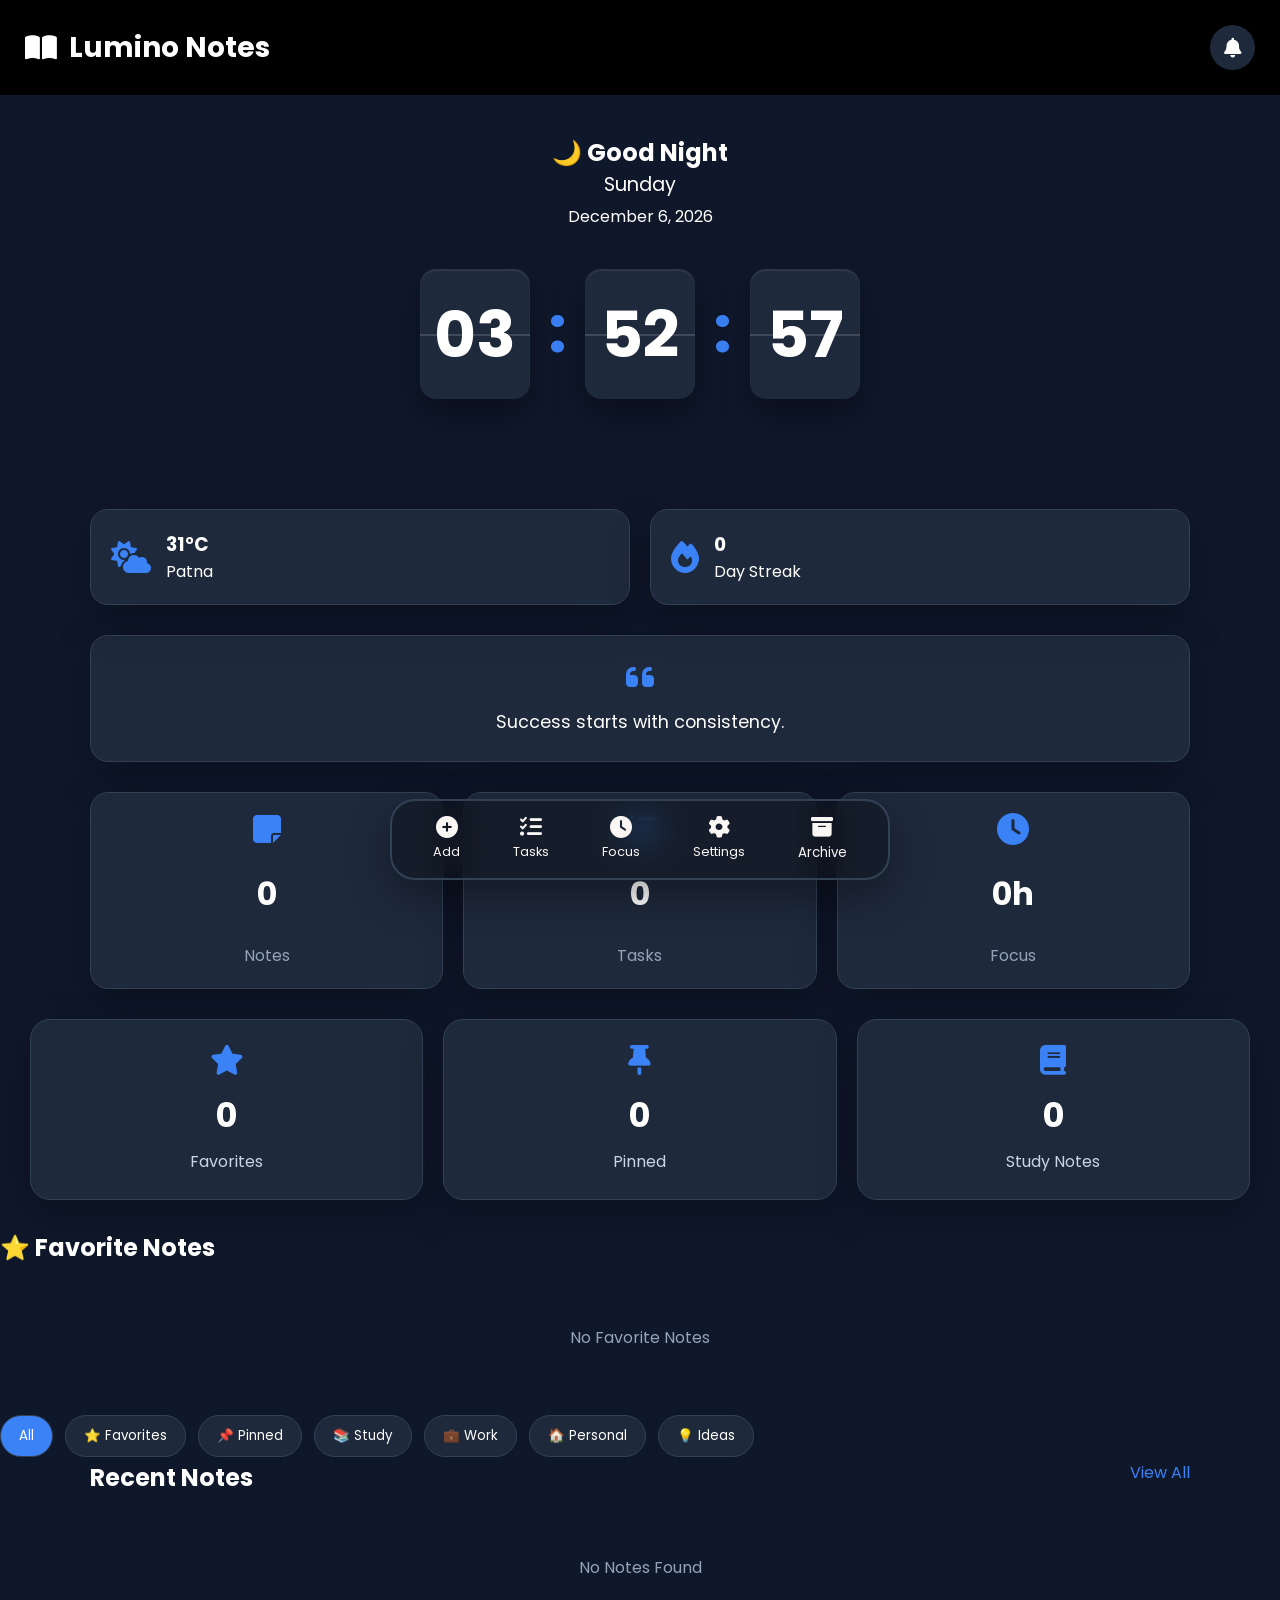
==== index.html @ 39ec7b2c "Iniatl commit" ====
<!DOCTYPE html>
<html lang="en">
<head>
    <meta charset="UTF-8">
    <meta name="viewport" content="width=device-width, initial-scale=1.0">
    <link rel="icon" href="assets/mainlogo.png">
    <title>Lumino Notes</title>

    <link rel="stylesheet" href="notes.css">

    <link
    rel="stylesheet"
    href="https://cdnjs.cloudflare.com/ajax/libs/font-awesome/6.7.2/css/all.min.css"
    />
    <link rel="stylesheet" href="/css/dashboard.css">
     <link rel="stylesheet" href="/css/timer.css">
      <link rel="stylesheet" href="/css/tasks.css">
    <link rel="stylesheet" href="/css/recent.css">
    <link rel="stylesheet" href="css/notes.css">
    <link rel="stylesheet" href="/css/viewallnotes.css">
    <link rel="stylesheet" href="css/ui.css">
   
</head>
<body>

    <header>
        <div class="logo">
            <i class="fa-solid fa-book-open"></i>
            <h2>Lumino Notes</h2>
        </div>
        <div class="bell">
            <i class="fa-solid fa-bell"></i>
        </div>
        

       
    </header>

   


</div>
         <section class="hero">
     <h2 id="greeting"></h2>

    <p id="day"></p>

    <p id="date"></p>

            <div class="clock">

    <div class="digit" id="hour">08</div>

    <div class="separator">:</div>

    <div class="digit" id="minute">45</div>

    <div class="separator">:</div>

    <div class="digit" id="second">32</div>

</div>
    <p class="quote"></p>

</section>
   
       <section class="dashboard">

    <div class="top-cards">

     <div class="weather card">

    <i id="weatherIcon" class="fa-solid fa-cloud-sun"></i>

    <div>

        <h3 id="temp">--°C</h3>

        <p id="city">Loading...</p>

    </div>

</div>
        

        <div class="streak card">

            <i class="fa-solid fa-fire"></i>

            <div>
                <h3 class="streakCount">0</h3>
                <p>Day Streak</p>
            </div>

        </div>

    </div>

    <div class="quote-card">

        <i class="fa-solid fa-quote-left"></i>

        <p id="quote">
            Stay focused and keep writing.
        </p>

    </div>

    <div class="progress">

        <div class="card">

            <i class="fa-solid fa-note-sticky"></i>

            <h2 id="notesCount">0</h2>

            <p>Notes</p>

        </div>

        <div class="card">

            <i class="fa-solid fa-list-check"></i>

            <h2 id="tasksCount">0</h2>

            <p>Tasks</p>

        </div>

        <div class="card">

            <i class="fa-solid fa-clock"></i>

            <h2 id="focusTime">0h</h2>

            <p>Focus</p>

        </div>

    </div>
    </section>

    
<section class="stats">



    <div class="stat-card">

        <i class="fa-solid fa-star"></i>

        <h2 id="favoriteCount">0</h2>

        <p>Favorites</p>

    </div>

    <div class="stat-card">

        <i class="fa-solid fa-thumbtack"></i>

        <h2 id="pinnedCount">0</h2>

        <p>Pinned</p>

    </div>

    <div class="stat-card">

        <i class="fa-solid fa-book"></i>

        <h2 id="studyCount">0</h2>

        <p>Study Notes</p>

    </div>

</section>




    <section class="favorites">

    <div class="section-title">

        <h2>⭐ Favorite Notes</h2>

    </div>

    <div id="favoriteNotes"></div>

</section>
    
    <div class="filter-bar">

    <button class="filter-btn active" data-filter="all">All</button>

    <button class="filter-btn" data-filter="favorite">⭐ Favorites</button>

    <button class="filter-btn" data-filter="pinned">📌 Pinned</button>

    <button class="filter-btn" data-filter="Study">📚 Study</button>

    <button class="filter-btn" data-filter="Work">💼 Work</button>

    <button class="filter-btn" data-filter="Personal">🏠 Personal</button>

    <button class="filter-btn" data-filter="Ideas">💡 Ideas</button>

</div>

    <section class="recent">

    <div class="section-title">

        <h2>Recent Notes</h2>

       
        <a href="notes.html">

    View All

</a>
        

    </div>

    <div id="recentNotes">

    </div>
    

    

</section>

    
</section>

<nav class="bottom-nav">


<button id="addNoteBtn">

<i class="fa-solid fa-circle-plus"></i>

<span>Add</span>

</button>

<button onclick="window.location.href='task.html'">

<i class="fa-solid fa-list-check"></i>

<span>Tasks</span>

</button>

<button>

<i class="fa-solid fa-clock"></i>

<span>Focus</span>

</button>

<button id="settingsBtn">

<i class="fa-solid fa-gear"></i>

<span>Settings</span>

</button>

<button id="archivePopupBtn" >
    <i class="fa-solid fa-box-archive"></i>
    Archive
</button>

</nav>


<div class="popup" id="popup">
    <div class="popup-content">

        <label>Select Note Color</label>

<div class="color-picker">

    <div class="color yellow active" data-color="yellow"></div>

    <div class="color blue" data-color="blue"></div>

    <div class="color green" data-color="green"></div>

    <div class="color red" data-color="red"></div>

    <div class="color purple" data-color="purple"></div>

</div>
        <select id="category">

    <option value="Study">📚 Study</option>

    <option value="Work">💼 Work</option>

    <option value="Personal">🏠 Personal</option>

    <option value="Ideas">💡 Ideas</option>

</select>
        <input id="title" type="text" placeholder="Title">
       

        <textarea id="content" placeholder="Write your note..."></textarea>

        

        <button id="saveNote" type="button">
            Save Note
        </button>

    </div>
</div>

<div id="recentNotes"></div>




   <div class="settings-popup" id="settingsPopup">

    <div class="settings-box">

        <div class="settings-header">

            <h2>⚙️ Settings</h2>

            <button id="closeSettings">
                <i class="fa-solid fa-xmark"></i>
            </button>

        </div>

        <div class="setting-item">

            <label>Theme</label>


    <div class="theme-grid">

    <div class="theme-card active" data-theme="dark">
        🌙
        <span>Dark</span>
    </div>

    <div class="theme-card" data-theme="light">
        ☀️
        <span>Light</span>
    </div>

    <div class="theme-card" data-theme="pink">
        💗
        <span>Pink</span>
    </div>

    <div class="theme-card" data-theme="orange">
        🧡
        <span>Orange</span>
    </div>

    <div class="theme-card" data-theme="purple">
        💜
        <span>Purple</span>
    </div>

    <div class="theme-card" data-theme="emerald">
        💚
        <span>Emerald</span>
    </div>

    <div class="theme-card" data-theme="crimson">
        ❤️
        <span>Crimson</span>
    </div>

    <div class="theme-card" data-theme="ocean">
        🌊
        <span>Ocean</span>
    </div>

</div>

        </div>

        <button id="saveSettings">

            Save Settings

        </button>

    </div>

</div>
<div id="archivePopup" class="popup">

    <div class="popup-box archive-box">

        <div class="archive-header">

            <h2>📦 Archived Notes</h2>

            <button id="closeArchive">
                ✖
            </button>

        </div>

        <div id="archiveNotes"></div>

    </div>

</div>
   
   
<script src="js/recent-notes.js"></script>
<script src="js/clock.js"></script>
<script src="js/greeting.js"></script>
<script src="js/quotes.js"></script>
<script src="js/storage.js"></script>
<script src="js/weather.js"></script>
<script src="js/editior.js"></script>
<script src="js/setting.js"></script>
</body>
</html>
---- notes.css ----
/* Google Font */
@import url('https://fonts.googleapis.com/css2?family=Poppins:wght@300;400;500;600;700;800&display=swap');



*{
    margin:0;
    padding:0;
    box-sizing:border-box;
    font-family:"Poppins",sans-serif;
}

body{

    background:var(--bg);
    color:var(--text);

    min-height:100vh;

}

header{
    display: flex;
    justify-content: space-between;
    align-items: center;
    padding: 25px;
   background:var(--header);
   width: 100%;

}
.dashboard{

    width:min(1100px,92%);
    margin:auto;

}

.top-cards{

    display:grid;

    grid-template-columns:repeat(2,1fr);

    gap:20px;

    margin-top:30px;

}

.card{

    background:var(--card);
    color: var(--text);
    border: 1px solid var(--border);
    border-radius:18px;

    padding:20px;

    display:flex;

    align-items:center;

    gap:15px;

    box-shadow:0 15px 40px rgba(0,0,0,.25);

    transition:.3s;

}

.card:hover{

    transform:translateY(-5px);

}

.card i{

    font-size:2rem;

    color:var(--icon);

}

.quote-card{

    margin:30px 0;

    background:var(--card);
    color: var(--text);
    border: 1px solid var(--border);
    border-radius:18px;
     box-shadow:0 15px 40px rgba(0,0,0,.25);

    padding:25px;

    border-radius:18px;

    text-align:center;

}

.quote-card i{

    font-size:2rem;

    color:var(--icon);

    margin-bottom:15px;

}

.quote-card p{

    font-size:1.1rem;

    color:var(--quote-text);

    line-height:1.6;

}

.progress{

    display:grid;

    grid-template-columns:repeat(3,1fr);

    gap:20px;

}

.progress .card{

    flex-direction:column;

    justify-content:center;

    text-align:center;

}

.progress h2{

    margin:10px 0;

    font-size:2rem;

}

.progress p{

    color:#94A3B8;

}
.bottom-nav{

position:fixed;

bottom:20px;

left:50%;

transform:translateX(-50%);

width:min(500px,90%);

background:var(--bottom-nav);

backdrop-filter:blur(15px);

padding:15px;

border-radius:25px;

display:flex;

justify-content:space-around;

box-shadow:0 15px 40px rgba(0,0,0,.35);

border: 2px solid var(--border)
}

.bottom-nav button{

background:none;

border:none;

color:var(--bottom-nav-btn);

display:flex;

flex-direction:column;

align-items:center;

gap:5px;

cursor:pointer;

transition:.3s;

}

.bottom-nav button:hover{

color:var(--bottom-nav-btn-hover);

transform:translateY(-6px);

}

.bottom-nav i{

font-size:22px;

}

.bottom-nav span{

font-size:.8rem;

}
.search-box{
    width:min(700px,90%);
    margin:30px auto;
    display:flex;
    align-items:center;
    gap:12px;
    background:var(--search-box);
    padding:14px 18px;
    border-radius:15px;
    backdrop-filter: blur(20px);
    -webkit-backdrop-filter: blur(18px);
    position: sticky;

    top: 20px;

    z-index:10;

}    

.search-box i{
    color:var(--search-box-text);
}

.search-box input{
    flex:1;
    border:none;
    outline:none;
    background:transparent;
    color:var(--search-box-input);
    font-size:16px;
}.note-header{
    display:flex;
    justify-content:space-between;
    align-items:center;
    margin-bottom:15px;
}

.delete-btn{
    width:38px;
    height:38px;
    border:none;
    border-radius:50%;
    background:#334155;
    color:white;
    cursor:pointer;
    transition:.3s;
}

.delete-btn:hover{
    background:#ef4444;
    transform:scale(1.1);
}
.note-actions{
    display:flex;
    gap:10px;
}

.edit-btn,
.delete-btn{

    width:38px;
    height:38px;

    border:none;

    border-radius:50%;

    cursor:pointer;

    color:white;

    transition:.3s;

}

.edit-btn{
    background:#3B82F6;
}

.edit-btn:hover{
    background:#2563EB;
}

.delete-btn{
    background:#EF4444;
}

.delete-btn:hover{
    background:#DC2626;
}
.note-actions{

    display:flex;
    gap:8px;

}

.note-actions button{

    width:38px;
    height:38px;

    border:none;
    border-radius:50%;

    cursor:pointer;

    background:#334155;

    color:white;

    transition:.3s;

}

.note-actions button:hover{

    transform:scale(1.1);

}

.pin-btn:hover{

    background:#F59E0B;

}

.edit-btn:hover{

    background:#3B82F6;

}

.delete-btn:hover{

    background:#EF4444;

}

.empty{

    text-align:center;
    color:#94A3B8;
    padding:40px;

}
#category{

    width:100%;

    padding:12px;

    border:none;

    outline:none;

    border-radius:10px;

    background:var(--cate);

    color:white;

    font-size:16px;

    margin:10px 0;

}

.category{

    display:inline-flex;
    align-items:center;
    gap:6px;

    padding:5px 12px;

    border-radius:20px;

    font-size:12px;
    font-weight:600;

    color:white;

    margin-bottom:8px;

}

#saveNote{
    background: var(--save-btn);
}
.study{

    background:#2563EB;

}

.work{

    background:#F97316;

}

.personal{

    background:#16A34A;

}

.ideas{

    background:#9333EA;

}

.color-picker{

    display:flex;
    gap:12px;
    margin:15px 0;

}

.color{

    width:30px;
    height:30px;

    border-radius:50%;

    cursor:pointer;

    transition:.3s;

    border:3px solid transparent;

}

.color:hover{

    transform:scale(1.15);

}

.color.active{

    border-color:white;

}

.yellow{

    background:#FACC15;

}

.blue{

    background:#3B82F6;

}

.green{

    background:#22C55E;

}

.red{

    background:#EF4444;

}

.purple{

    background:#A855F7;

}

.note.yellow{

    background:#FEF3C7;

    color:#111827;

}

.note.blue{

    background:#DBEAFE;

    color:#111827;

}

.note.green{

    background:#DCFCE7;

    color:#111827;

}

.note.red{

    background:#FEE2E2;

    color:#111827;

}

.note.purple{

    background:#F3E8FF;

    color:#111827;

}

.favorite-btn{

    background:#334155;

    color:white;

}

.favorite-btn:hover{

    background:#FACC15;
    color:#111827;

}

.favorite-card{

    background:var(--favcard);

    color:var(--favcard-text);

    padding:15px;

    border-radius:12px;

    margin:20px;

    font-weight:600;

}

.archive-btn{

    background:none;

    border:none;

    color:var(--text2);

    cursor:pointer;

    transition:.3s;

}

.archive-btn:hover{

    color:#F59E0B;

}
.toolbar{

    display:flex;
    gap:10px;

    margin:15px 0;

}

.toolbar button{

    width:42px;
    height:42px;

    border:none;

    border-radius:10px;

    background:#334155;

    color:white;

    cursor:pointer;

    transition:.3s;

}

.toolbar button:hover{

    background:#3B82F6;

}

.editor{

    min-height:180px;

    border-radius:12px;

    padding:15px;

    background:#1E293B;

    color:white;

    outline:none;

}

.settings-popup{

    position:fixed;

    inset:0;

    background:rgba(0,0,0,.5);

    display:none;

    justify-content:center;

    align-items:center;

    z-index:9999;

}

.settings-box{

    width:380px;

    max-width:90%;

    background:#1E293B;

    padding:25px;

    border-radius:18px;

    color:white;

}

.settings-header{

    display:flex;

    justify-content:space-between;

    align-items:center;

    margin-bottom:20px;

}

.settings-header button{

    background:none;

    border:none;

    color:white;

    font-size:22px;

    cursor:pointer;

}

.setting-item{

    margin:20px 0;

}

.setting-item label{

    display:block;

    margin-bottom:10px;

    font-weight:600;

}

.setting-item select{

    width:100%;

    padding:12px;

    border-radius:10px;

    border:none;

    outline:none;

}

#saveSettings{

    width:100%;

    padding:14px;

    border:none;

    border-radius:10px;

    background:#2563EB;

    color:white;

    cursor:pointer;

    font-size:16px;

}

.theme-grid{

    display:grid;

    grid-template-columns:repeat(2,1fr);

    gap:15px;

}

.theme-card{

    padding:20px;

    border-radius:16px;

    cursor:pointer;

    text-align:center;

    background:#334155;

    transition:.3s;

    border:3px solid transparent;

}

.theme-card:hover{

    transform:translateY(-5px);

}

.theme-card.active{

    border-color:#3B82F6;

}
---- css/dashboard.css ----
.logo{
    display: flex;
    align-items: center;
    gap: 12px;
    color:var(--logo)
}
.logo i{
    font-size: 28px;
    color:var(--primary);
}
.logo h2{
    font-size: 28px;
}
.bell{
    width: 45px;
    height: 45px;
    display: grid;
    place-items:center;
    background: var(--card);
    border-radius: 50%;
    cursor: pointer;
}
.bell i{
    font-size: 20px;
}
.hero{
    padding: 40px 25px;
    text-align: center;
}

#greetings{
    font-size: 2rem;
    margin-bottom: 12px;
}

#day{
    color: var(--gray);
    font-size: 1.2rem;
}
#date{

    color: var(--gray);
    margin-top: 5px;
    margin-bottom: 40px;
}
---- css/timer.css ----
.flip-clocl{
    display: flex;
    justify-content: center;
    align-items: center;
    gap: 15px;
    margin-bottom: 35px;
    
}
.clock{
    display:flex;
    justify-content:center;
    align-items:center;
    gap:18px;
    
    margin:40px 0;
    
}

.digit{

    width:110px;
    height:130px;
    background:var(--card);

    border-radius:16px;

    display:flex;
    justify-content:center;
    align-items:center;

    font-size:4rem;
    font-weight:700;

    color:var(--digits);

    position:relative;

    overflow:hidden;

    box-shadow:
    0 15px 30px rgba(0,0,0,.35),
    inset 0 2px 2px rgba(255,255,255,.08);

    transition:.4s;

}

.digit::before{

    content:"";

    position:absolute;

    top:50%;

    left:0;

    width:100%;

    height:2px;

    background:rgba(255,255,255,.15);

}

.separator{

    font-size:4rem;

    color:#3B82F6;

    font-weight:bold;

    margin-top:-10px;

}

/* Tablet */
@media (max-width: 768px){

    .clock{
        gap:12px;
        margin:30px 0;
    }

    .flip-clocl{
        gap:10px;
        margin-bottom:25px;
    }

    .digit{
        width:100px;
        height:120px;
        font-size:3rem;
        border-radius:12px;
    }

    .separator{
        font-size:3rem;
    }
}


/* Mobile */
@media (max-width: 480px){

    .clock{
        gap:8px;
        margin:20px 0;
    }

    .flip-clocl{
        gap:8px;
        margin-bottom:20px;
    }

    .digit{
        width:65px;
        height:85px;
        font-size:2rem;
        border-radius:10px;

        box-shadow:
        0 8px 15px rgba(0,0,0,.3),
        inset 0 2px 2px rgba(255,255,255,.08);
    }

    .separator{
        font-size:2rem;
        margin-top:-5px;
    }
}


/* Very small phones */
@media (max-width: 360px){

    .digit{
        width:65px;
        height:85px;
        font-size:3rem;
    }

    .separator{
        font-size:2rem;
    }

    .clock{
        gap:5px;
    }
}
---- css/tasks.css ----
.recent{

    width:min(1100px,92%);

    margin:40px auto;

}

.section-title{

    display:flex;

    justify-content:space-between;

    margin-bottom:20px;

}

.section-title a{

    color:#3B82F6;

    text-decoration:none;

}

.note{

    background:#1E293B;

    padding:18px;

    border-radius:15px;

    margin-bottom:15px;

    transition:.3s;

}

.note:hover{

    transform:translateY(-4px);

}
---- css/recent.css ----
.recent{

    width:min(1100px,92%);

    margin:40px auto;

    position: relative;
    bottom: 2.3rem;

}

.section-title{

    display:flex;

    justify-content:space-between;

    margin-bottom:20px;

}

.section-title a{

    color:#3B82F6;

    text-decoration:none;

}

.note{

    background:#1E293B;

    padding:18px;

    border-radius:15px;

    margin-bottom:15px;

    transition:.3s;

}

.note:hover{

    transform:translateY(-4px);

}
---- css/notes.css ----
.notes-section{

    width:min(1100px,90%);

    margin:50px auto 120px;

}

.notes-header{

    display:flex;

    justify-content:space-between;

    align-items:center;

    margin-bottom:25px;

}

.notes-header button{

    padding:12px 18px;

    border:none;

    border-radius:12px;

    background:#3B82F6;

    color:white;

    cursor:pointer;

}

#notesContainer{

    display:grid;

    grid-template-columns:
    repeat(auto-fill,minmax(280px,1fr));

    gap:20px;

}

.note-card{

    background:#1E293B;

    padding:20px;

    border-radius:16px;

}

.note-card h3{

    margin-bottom:12px;

}

.popup{

    position:fixed;

    inset:0;

    background:rgba(0,0,0,.6);

    display:none;

    justify-content:center;

    align-items:center;
    z-index: 100;
}

.popup-content{

    width:420px;

    background:var(--popup);

    padding:25px;

    border-radius:18px;
    backdrop-filter: blur(20px);
    -webkit-backdrop-filter: blur(18px);

}

.popup-content input,
.popup-content textarea{

    width:100%;

    margin-bottom:15px;

    padding:12px;

    border:none;

    border-radius:10px;

   background:var(--input);
    color:var(--text);

    border:1px solid var(--border);


}

.popup-content textarea{

    height:180px;

    resize:none;

}

.popup-content button{

    width:100%;

    padding:14px;

    background:#3B82F6;

    color:white;

    border:none;

    border-radius:10px;

}

/* ===========================
   Dashboard Stats
=========================== */

.stats{

    display:grid;

    grid-template-columns:repeat(auto-fit,minmax(180px,1fr));

    gap:20px;

    margin:30px;

    
}

.stat-card{

    background:var(--card);

    border:1px solid var(--border);

    border-radius:20px;

    padding:25px;

    text-align:center;

    transition:.3s;

    cursor:pointer;

     box-shadow:0 15px 40px rgba(0,0,0,.25);

    transition:.3s;


}

.stat-card:hover{

    transform:translateY(-8px);

    box-shadow:0 18px 35px rgba(0,0,0,.18);

}

.stat-card i{

    font-size:30px;

    color:var(--accent);

    margin-bottom:15px;

}

.stat-card h2{

    font-size:34px;

    margin-bottom:8px;

    color:var(--text);

}

.stat-card p{

    color:var(--text2);

}

/* ===========================
   Smart Filters
=========================== */

.filter-bar{

    display:flex;

    gap:12px;

    flex-wrap:wrap;

    margin:25px 0;

}

.filter-btn{

    border:none;

    outline:none;

    padding:10px 18px;

    border-radius:25px;

    background:var(--card);

    color:var(--text);

    border:1px solid var(--border);

    cursor:pointer;

    transition:.3s;

}

.filter-btn:hover{

    background:var(--accent);

    color:white;

}

.filter-btn.active{

    background:var(--accent);

    color:white;

}

.archive-main-btn{

    padding:10px 20px;

    border:none;

    border-radius:12px;

    background:#4F46E5;

    color:white;

    cursor:pointer;

}

.archive-box{

    width:700px;

    max-height:80vh;

    overflow-y:auto;

}

.archive-header{

    display:flex;

    justify-content:space-between;

    align-items:center;

    margin-bottom:20px;

}
---- css/viewallnotes.css ----
#allNotes{

    display:grid;

    grid-template-columns:repeat(auto-fill,minmax(320px,1fr));

    gap:20px;

    margin-top:30px;

}
---- css/ui.css ----
/* ===========================
   DEFAULT THEME (Dark)
=========================== */

:root{

    --bg:#0F172A;
    --card:#1E293B;
    --popup:#1E293B;

    --text:#FFFFFF;
    --text2:#CBD5E1;

    --accent:#3B82F6;
    --accent-hover:#2563EB;

    --input:#334155;

    --clock:#60A5FA;

    --border:#334155;

}

.dark-theme{

    --bg:#0F172A;
    --card:#1E293B;
    --popup:#1E293B;

    --text:#FFFFFF;
    --text2:#CBD5E1;

    --accent:#3B82F6;
    --accent-hover:#2563EB;

    --input:#334155;

    --clock:#000000;

    --border:#334155;

    --icon:#3b82f6;
    --favcard:rgba(255,255,255,.8);
    --favcard-text:#0c0c0e;
    --digits:#fff;
    --logo:white;
    --header:#000;
    --bottom-nav:rgba(5, 5, 5, 0.296);
    --bottom-nav-btn:rgb(250, 246, 244);
    --bottom-nav-btn-hover:rgb(19, 137, 255);


    --search-box:rgba(255, 255, 255, 0.574);
    --search-box-text:#000000;
    --search-box-input:#070707;
   

    --popup:rgba(110, 133, 251, 0.474);
    --cate:rgb(0, 58, 128);
    --save-btn:rgb(43, 0, 172);



}

.light-theme{

    --bg:#F8FAFC;
    --card:#FFFFFF;
    --popup:#FFFFFF;
    --favcard:#535050;
    --favcard-text:white;
    --text:#111827;
    --text2:#475569;

    --accent:#2563EB;
    --accent-hover:#1D4ED8;
    --icon:rgb(255, 219, 36);
    --input:#E2E8F0;
    --header:#0F172A;
    --clock:#2563EB;
    --digits:black;
    --logo:white;
    --border:#CBD5E1;
    --bottom-nav:rgba(5, 5, 5, 0.296);
    --bottom-nav-btn:rgb(250, 246, 244);
    --bottom-nav-btn-hover:black;


    --search-box:rgba(104, 104, 104, 0.574);
    --search-box-text:#fffefe;
    --search-box-input:#fffefe;
   

    --popup:rgba(245, 240, 242, 0.474);
    --cate:rgb(4, 4, 4);
    --save-btn:rgb(232, 223, 227);

}

.pink-theme{

    --bg:#FFF1F2;
    --card:#FFFFFF;
    --popup:#FFFFFF;

    --text:#881337;
    --text2:#BE185D;

    --accent:#EC4899;
    --accent-hover:#DB2777;

    --input:#FBCFE8;

    --clock:#EC4899;

    --border:#F9A8D4;
    --icon:#f63b3b;
    --favcard:rgba(255,255,255,.8);
    --favcard-text:#0c0c0e;
    --digits:#f63b3b;
    --logo:#f63b3b;
    --header:#ffa5a5;
    --bottom-nav:rgba(255, 96, 96, 0.296);
    --bottom-nav-btn:#9f4646;
    --bottom-nav-btn-hover:#f63b3b;

    --search-box:rgba(238, 72, 72, 0.574);
    --search-box-text:#000;
    --search-box-input:#000;


    --popup:rgba(251, 110, 162, 0.474);
    --cate:rgb(128, 0, 70);
    --save-btn:rgb(172, 0, 72);





}

.orange-theme{

    --bg:#FFF7ED;
    --card:#FFFFFF;
    --popup:#FFFFFF;

    --text:#9A3412;
    --text2:#C2410C;

    --accent:#F97316;
    --accent-hover:#EA580C;

    --input:#FED7AA;

    --clock:#F97316;

    --border:#FDBA74;

    --icon:#ff791a;
    --favcard:rgba(255, 116, 51, 0.667);
    --favcard-text:#0c0c0e;
    --digits:#ff791a;
    --logo:#c47413;
    --header:#ffa973;
    --bottom-nav:rgba(255, 72, 26, 0.296);
    --bottom-nav-btn:#ff541f;
    --bottom-nav-btn-hover:#e00000;

    --search-box:rgba(238, 130, 72, 0.574);
    --search-box-text:#000;
    --search-box-input:#000;

    --popup:rgba(251, 173, 110, 0.474);
    --cate:rgb(128, 68, 0);
    --save-btn:rgb(126, 58, 6);


}

.purple-theme{

    --bg:#F5F3FF;
    --card:#FFFFFF;
    --popup:#FFFFFF;

    --text:#5B21B6;
    --text2:#7C3AED;

    --accent:#8B5CF6;
    --accent-hover:#7C3AED;

    --input:#DDD6FE;

    --clock:#8B5CF6;

    --border:#C4B5FD;


    --icon:#c98aff;
    --favcard:rgba(210, 119, 255, 0.667);
    --favcard-text:#0c0c0e;
    --digits:#7b56ff;
    --logo:#cdd3fe;
    --header:#543eb7;
    --bottom-nav:rgba(26, 68, 255, 0.296);
    --bottom-nav-btn:#311f75;
    --bottom-nav-btn-hover:#3c00e0;

    --search-box:rgba(125, 72, 238, 0.455);
    --search-box-text:#000;
    --search-box-input:#000;

    --popup:rgba(110, 187, 251, 0.474);
    --cate:rgb(0, 45, 128);
    --save-btn:rgb(6, 50, 126);

}
.emerald-theme{

    --bg:#ECFDF5;
    --card:#FFFFFF;
    --popup:#FFFFFF;

    --text:#065F46;
    --text2:#047857;

    --accent:#10B981;
    --accent-hover:#059669;

    --input:#A7F3D0;

    --clock:#10B981;

    --border:#6EE7B7;

     --icon:#008a2e;
    --favcard:rgba(62, 128, 91, 0.667);
    --favcard-text:#0c0c0e;
    --digits:#008113;
    --logo:#00cf79;
    --header:#046649;
    --bottom-nav:rgba(0, 146, 73, 0.296);
    --bottom-nav-btn:#028d2a;
    --bottom-nav-btn-hover:#185f00;

    --popup:rgba(207, 246, 168, 0.474);
    --cate:green;
    --save-btn:green;
    --search-box:rgba(4, 125, 43, 0.455);
    --search-box-text:#000;
    --search-box-input:#000;

}

.crimson-theme{

    --bg:#FEF2F2;
    --card:#FFFFFF;
    --popup:#FFFFFF;

    --text:#991B1B;
    --text2:#B91C1C;

    --accent:#DC2626;
    --accent-hover:#B91C1C;

    --input:#FECACA;

    --clock:#DC2626;

    --border:#FCA5A5;

    --icon:#a40000;
    --favcard:rgba(128, 62, 62, 0.667);
    --favcard-text:#0c0c0e;
    --digits:#ed3030;
    --logo:#a40000;
    --header:#e58282;
    --bottom-nav:rgba(146, 0, 0, 0.296);
    --bottom-nav-btn:#ff5c5c;
    --bottom-nav-btn-hover:#c90000;


     --search-box:rgba(255, 119, 119, 0.574);
    --search-box-text:#fffefe;
    --search-box-input:#fffefe;
   

    --popup:rgba(251, 110, 110, 0.474);
    --cate:rgb(128, 9, 0);
    --save-btn:rgb(172, 11, 0);

}

.ocean-theme{

    --bg:#ECFEFF;
    --card:#FFFFFF;
    --popup:#FFFFFF;

    --text:#155E75;
    --text2:#0891B2;

    --accent:#06B6D4;
    --accent-hover:#0891B2;

    --input:#CFFAFE;

    --clock:#06B6D4;

    --border:#67E8F9;

     --icon:#155e75;
    --favcard:#87eeec;
    --favcard-text:#0c0c0e;
    --digits:#155e75;
    --logo:#155e75;
    --header:#589999;
    --bottom-nav:rgba(0, 146, 141, 0.296);
    --bottom-nav-btn:#009e81;
    --bottom-nav-btn-hover:#005b59;


     --search-box:rgba(128, 208, 211, 0.574);
    --search-box-text:#fffefe;
    --search-box-input:#fffefe;
   

    --popup:rgba(135, 230, 234, 0.474);
    --cate:rgb(0, 128, 117);
    --save-btn:rgb(17, 121, 87);

}
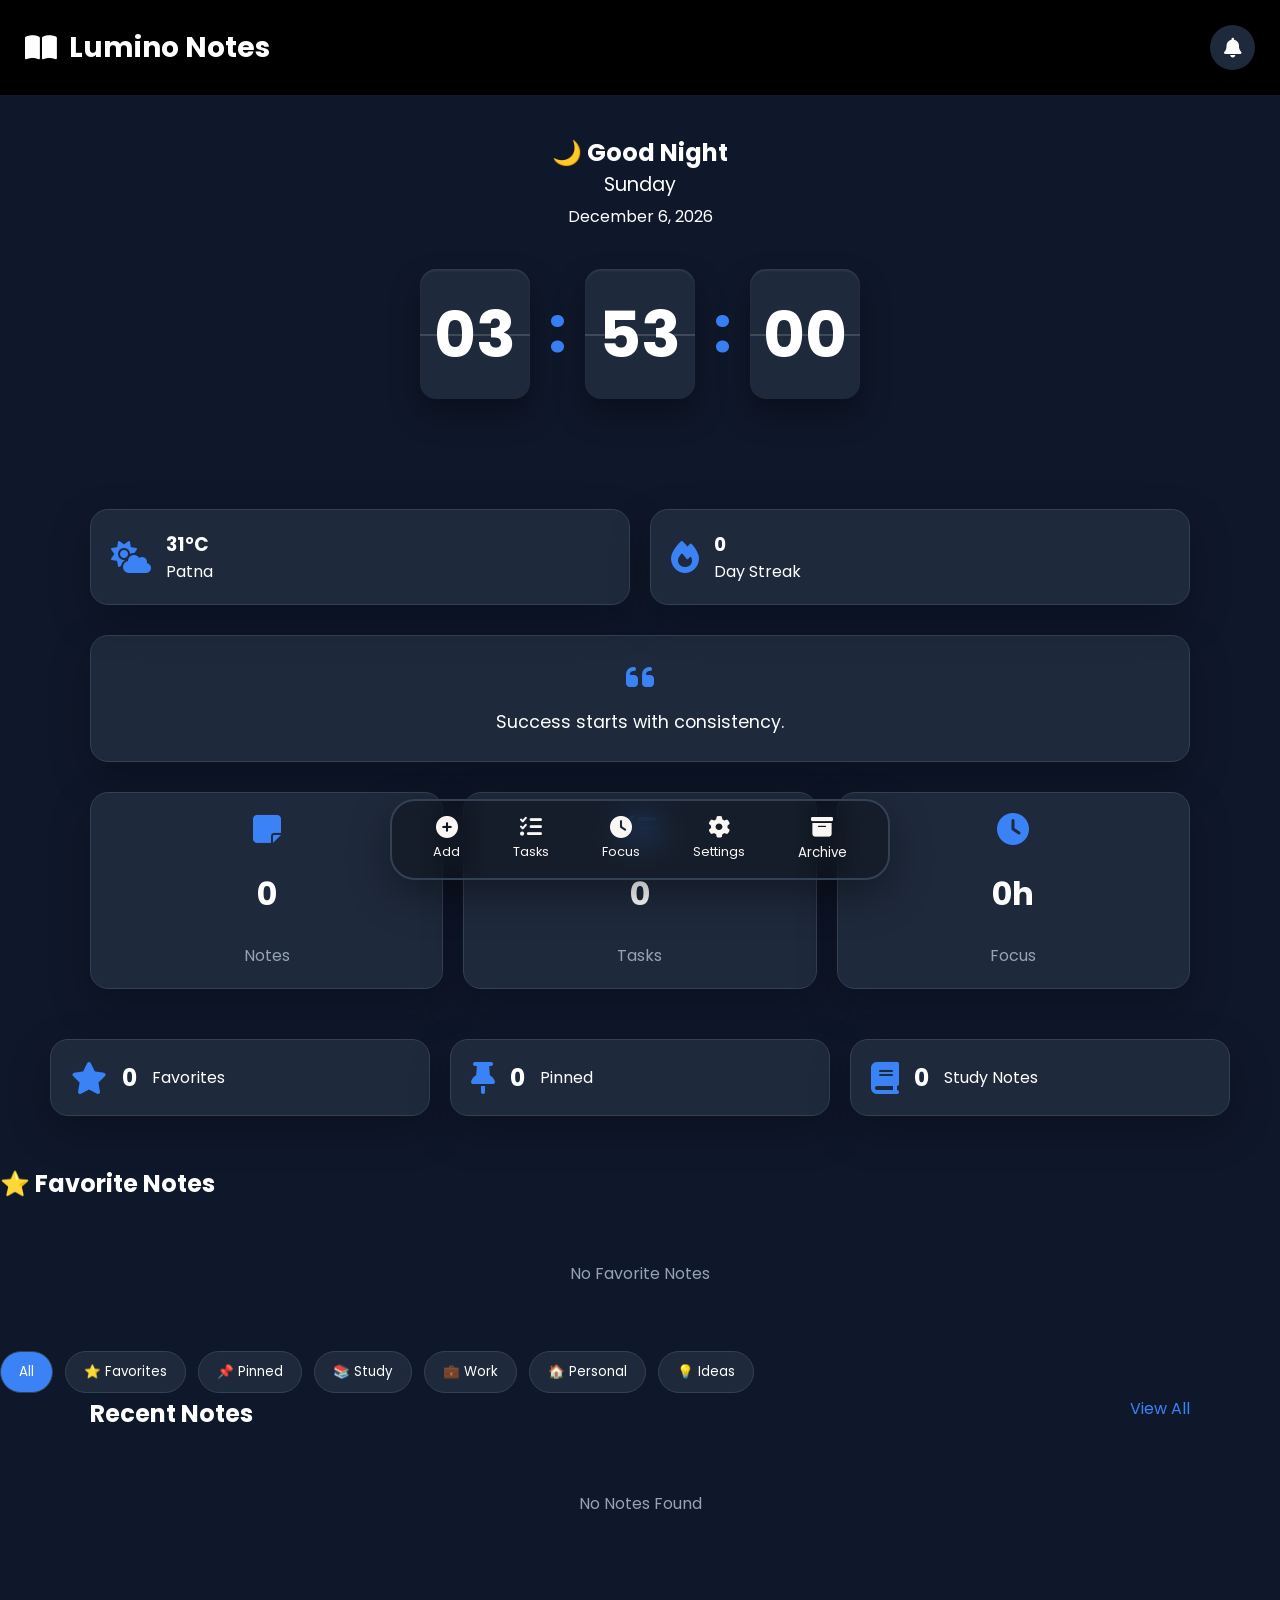
==== commit 52c989cb: "Updated websitr" ====
--- a/index.html
+++ b/index.html
@@ -12,12 +12,12 @@
     rel="stylesheet"
     href="https://cdnjs.cloudflare.com/ajax/libs/font-awesome/6.7.2/css/all.min.css"
     />
-    <link rel="stylesheet" href="/css/dashboard.css">
-     <link rel="stylesheet" href="/css/timer.css">
-      <link rel="stylesheet" href="/css/tasks.css">
-    <link rel="stylesheet" href="/css/recent.css">
+    <link rel="stylesheet" href="css/dashboard.css">
+     <link rel="stylesheet" href="css/timer.css">
+      <link rel="stylesheet" href="css/tasks.css">
+    <link rel="stylesheet" href="css/recent.css">
     <link rel="stylesheet" href="css/notes.css">
-    <link rel="stylesheet" href="/css/viewallnotes.css">
+    <link rel="stylesheet" href="css/viewallnotes.css">
     <link rel="stylesheet" href="css/ui.css">
    
 </head>
--- a/css/notes.css
+++ b/css/notes.css
@@ -148,31 +148,30 @@
 
     gap:20px;
 
-    margin:30px;
+    margin:50px;
 
     
 }
 
 .stat-card{
 
-    background:var(--card);
-
-    border:1px solid var(--border);
-
-    border-radius:20px;
-
-    padding:25px;
-
-    text-align:center;
+   background:var(--card);
+    color: var(--text);
+    border: 1px solid var(--border);
+    border-radius:18px;
+
+    padding:20px;
+
+    display:flex;
+
+    align-items:center;
+
+    gap:15px;
+
+    box-shadow:0 15px 40px rgba(0,0,0,.25);
 
     transition:.3s;
 
-    cursor:pointer;
-
-     box-shadow:0 15px 40px rgba(0,0,0,.25);
-
-    transition:.3s;
-
 
 }
 
@@ -186,29 +185,12 @@
 
 .stat-card i{
 
-    font-size:30px;
-
-    color:var(--accent);
-
-    margin-bottom:15px;
-
-}
-
-.stat-card h2{
-
-    font-size:34px;
-
-    margin-bottom:8px;
-
-    color:var(--text);
-
-}
-
-.stat-card p{
-
-    color:var(--text2);
-
-}
+   font-size:2rem;
+
+    color:var(--icon);
+
+}
+
 
 /* ===========================
    Smart Filters
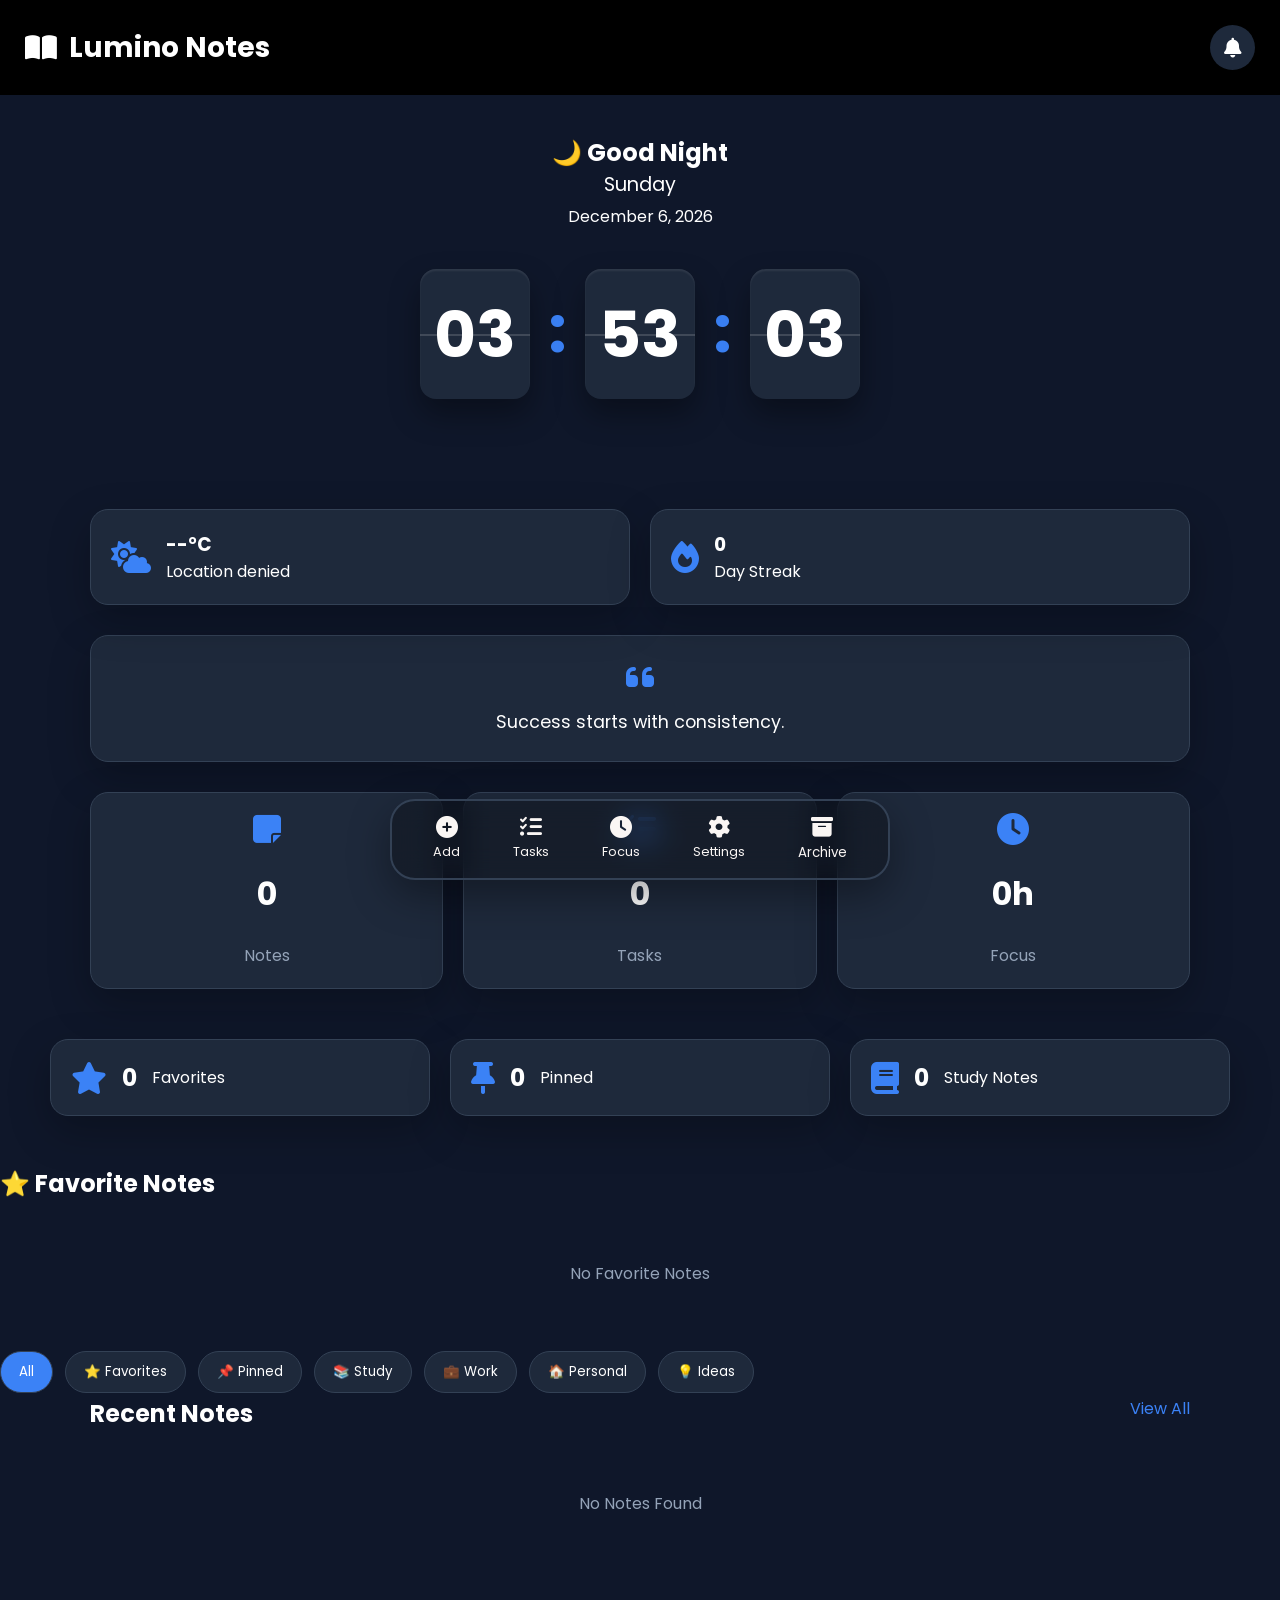
==== commit 46d40804: "Updated website" ====
--- a/index.html
+++ b/index.html
@@ -77,7 +77,7 @@
         <h3 id="temp">--°C</h3>
 
         <p id="city">Loading...</p>
-
+       
     </div>
 
 </div>
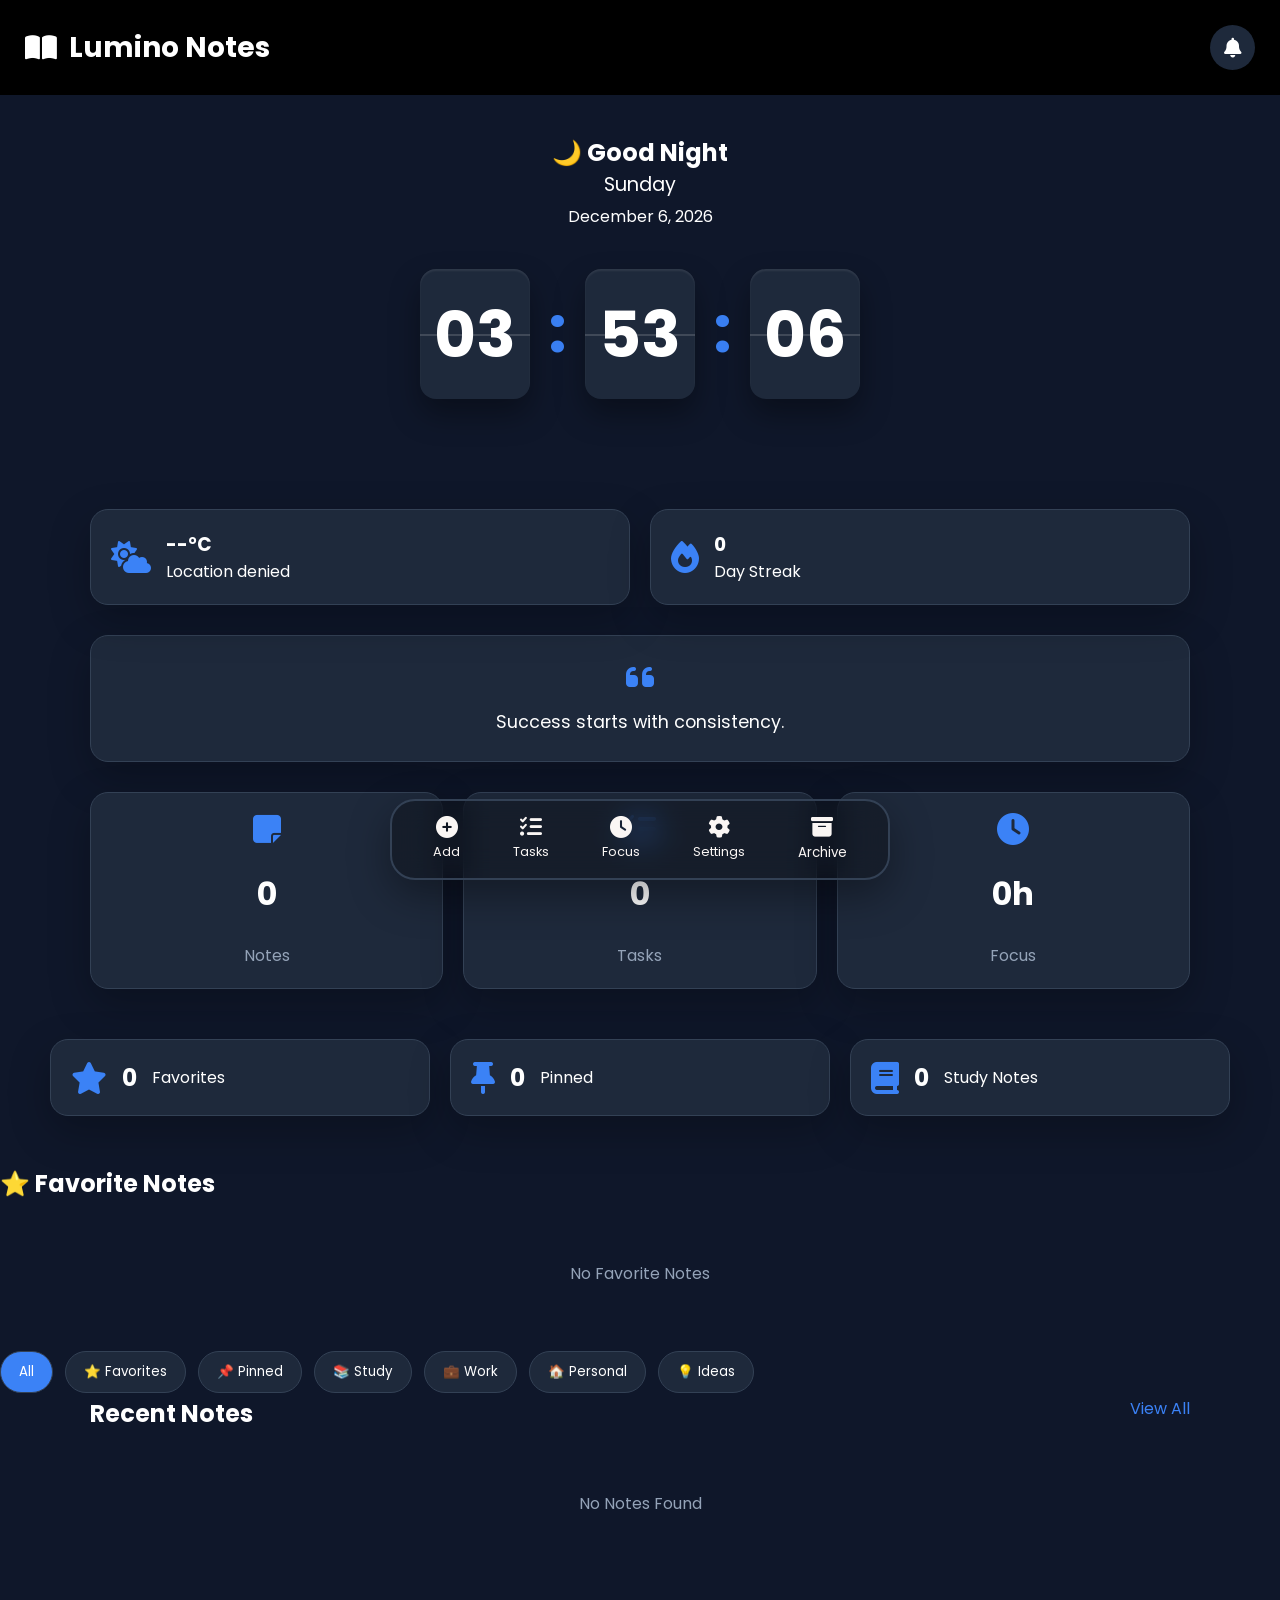
==== commit bc5162ce: "Updated website" ====
--- a/index.html
+++ b/index.html
@@ -12,6 +12,7 @@
     rel="stylesheet"
     href="https://cdnjs.cloudflare.com/ajax/libs/font-awesome/6.7.2/css/all.min.css"
     />
+    <link rel="manifest" href="manifest.json">
     <link rel="stylesheet" href="css/dashboard.css">
      <link rel="stylesheet" href="css/timer.css">
       <link rel="stylesheet" href="css/tasks.css">
@@ -433,5 +434,6 @@
 <script src="js/weather.js"></script>
 <script src="js/editior.js"></script>
 <script src="js/setting.js"></script>
+<script src="web.js"></script>
 </body>
 </html>
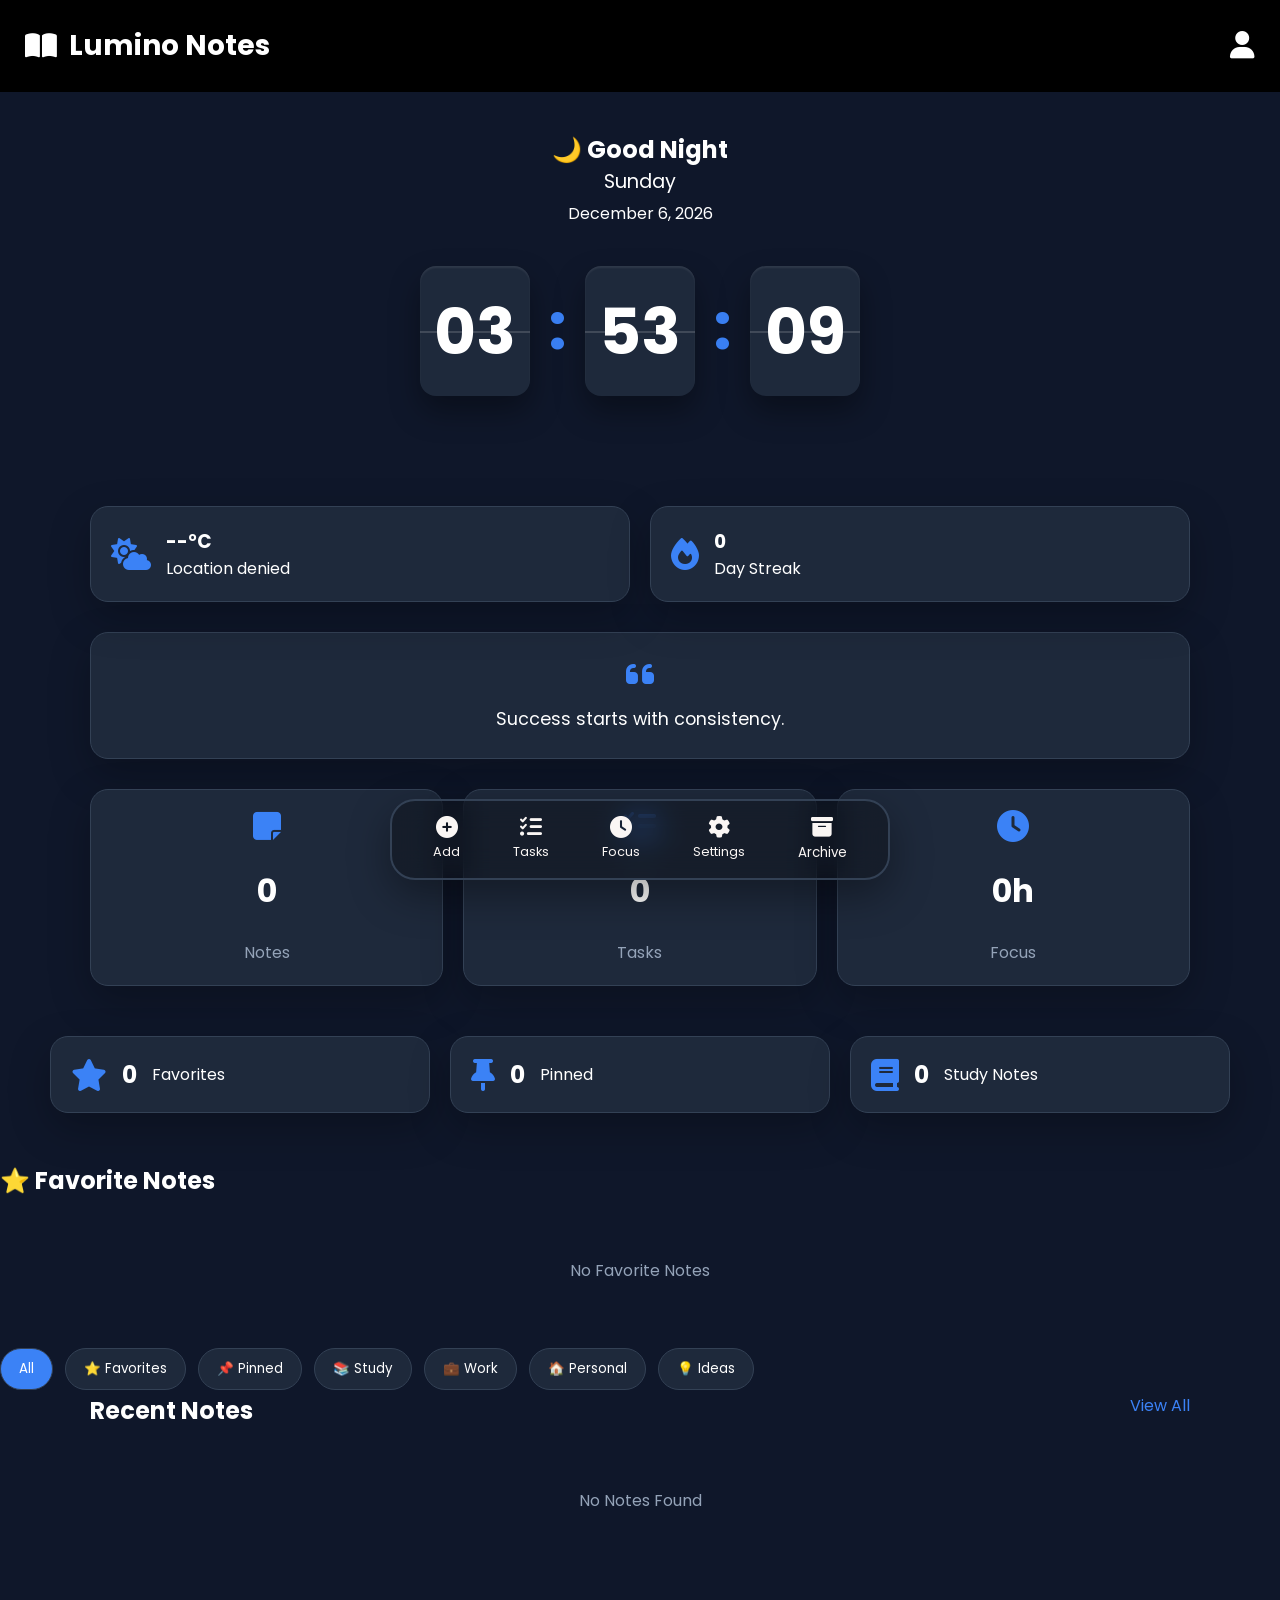
==== commit 1ab78f2f: "Updated website" ====
--- a/index.html
+++ b/index.html
@@ -20,6 +20,7 @@
     <link rel="stylesheet" href="css/notes.css">
     <link rel="stylesheet" href="css/viewallnotes.css">
     <link rel="stylesheet" href="css/ui.css">
+    <link rel="stylesheet" href="css/login.css">
    
 </head>
 <body>
@@ -29,9 +30,12 @@
             <i class="fa-solid fa-book-open"></i>
             <h2>Lumino Notes</h2>
         </div>
-        <div class="bell">
-            <i class="fa-solid fa-bell"></i>
-        </div>
+      <button id="openLogin" class="login-open-btn">
+
+    <i class="fa-solid fa-user"></i>
+        
+
+</button>
         
 
        
@@ -43,10 +47,14 @@
 </div>
          <section class="hero">
      <h2 id="greeting"></h2>
+     <h2 id="welcomeUser">
+        
+    </h2>
 
     <p id="day"></p>
 
     <p id="date"></p>
+ 
 
             <div class="clock">
 
@@ -392,6 +400,11 @@
         <span>Ocean</span>
     </div>
 
+    <div id="logoutBtn" class="theme-card">
+    <i class="fa-solid fa-right-from-bracket"></i>
+    Logout
+    </div>
+
 </div>
 
         </div>
@@ -424,7 +437,190 @@
     </div>
 
 </div>
-   
+   <!-- ==========================
+LOGIN POPUP
+========================== -->
+
+<div class="login-popup" id="loginPopup">
+
+    <div class="login-card">
+
+        <button class="close-login" id="closeLogin">
+            <i class="fa-solid fa-xmark"></i>
+        </button>
+
+        <div class="login-top">
+
+            <div class="login-logo">
+
+                🌙
+
+            </div>
+
+            <h2>Welcome Back</h2>
+
+            <p>Sign in to continue using Lumino</p>
+
+        </div>
+
+        <div class="login-form">
+
+            <label>Email</label>
+
+            <div class="input-box">
+
+                <i class="fa-solid fa-envelope"></i>
+
+                <input
+                    type="email"
+                    id="loginEmail"
+                    placeholder="Enter your email">
+
+            </div>
+
+            <label>Password</label>
+
+            <div class="input-box">
+
+                <i class="fa-solid fa-lock"></i>
+
+                <input
+                    type="password"
+                    id="loginPassword"
+                    placeholder="Enter your password">
+
+                <i
+                    class="fa-solid fa-eye"
+                    id="togglePassword">
+                </i>
+
+            </div>
+
+            <div class="login-options">
+
+                <label>
+
+                    <input
+                        type="checkbox"
+                        id="rememberMe">
+
+                    Remember Me
+
+                </label>
+
+                <a href="#">Forgot Password?</a>
+
+            </div>
+
+            <button id="loginNow" class="login-btn">
+
+                Login
+
+            </button>
+
+        </div>
+
+
+        <div class="login-footer">
+
+    <span>New to Lumino?</span>
+
+    <a href="#" id="registerBtn">
+        Create Account
+    </a>
+
+</div>
+       <!-- ==========================
+REGISTER POPUP
+========================== -->
+
+<div class="login-popup" id="registerPopup">
+
+    <div class="login-card">
+
+        <button class="close-login" id="closeRegister">
+
+            <i class="fa-solid fa-xmark"></i>
+
+        </button>
+
+        <div class="login-top">
+
+            <div class="login-logo">
+
+                🌙
+
+            </div>
+
+            <h2>Create Account</h2>
+
+            <p>Join Lumino and organize your life.</p>
+
+        </div>
+
+        <div class="login-form">
+
+            <label>Full Name</label>
+
+            <div class="input-box">
+
+                <i class="fa-solid fa-user"></i>
+
+                <input
+                    type="text"
+                    id="registerName"
+                    placeholder="Your Name">
+
+            </div>
+
+            <label>Email</label>
+
+            <div class="input-box">
+
+                <i class="fa-solid fa-envelope"></i>
+
+                <input
+                    type="email"
+                    id="registerEmail"
+                    placeholder="Email">
+
+            </div>
+
+            <label>Password</label>
+
+            <div class="input-box">
+
+                <i class="fa-solid fa-lock"></i>
+
+                <input
+                    type="password"
+                    id="registerPassword"
+                    placeholder="Password">
+
+            </div>
+
+            <button
+                class="login-btn"
+                id="createAccount">
+
+                Create Account
+
+            </button>
+            <div class="login-footer">
+
+    Already have an account?
+
+    <a href="#" id="backToLogin">
+
+        Login
+
+    </a>
+
+</div>
+
+        </div>
+
+      
    
 <script src="js/recent-notes.js"></script>
 <script src="js/clock.js"></script>
@@ -435,5 +631,6 @@
 <script src="js/editior.js"></script>
 <script src="js/setting.js"></script>
 <script src="web.js"></script>
+<script src="js/login.js"></script>
 </body>
 </html>
--- a/notes.css
+++ b/notes.css
@@ -790,4 +790,54 @@
 
     border-color:#3B82F6;
 
+}
+
+.user-header{
+
+    text-align:center;
+
+    margin:25px 0 15px;
+
+    animation:fadeDown .6s;
+
+}
+
+.user-header h2{
+
+    font-size:32px;
+
+    font-weight:700;
+
+    color:#4f46e5;
+
+}
+
+.user-header p{
+
+    margin-top:8px;
+
+    color:#777;
+
+    font-size:16px;
+
+}
+
+@keyframes fadeDown{
+
+    from{
+
+        opacity:0;
+
+        transform:translateY(-25px);
+
+    }
+
+    to{
+
+        opacity:1;
+
+        transform:translateY(0);
+
+    }
+
 }
--- a/css/login.css
+++ b/css/login.css
@@ -0,0 +1,347 @@
+/* ===================================
+LOGIN POPUP
+=================================== */
+
+.login-popup{
+
+    position:fixed;
+    inset:0;
+
+    background:rgba(15,23,42,.45);
+    backdrop-filter:blur(8px);
+
+    display:none;
+
+    justify-content:center;
+    align-items:center;
+
+    z-index:99999;
+
+    animation:fade .3s ease;
+
+}
+
+#openLogin{
+    background: transparent;
+    color: white;
+    border: none;
+   font-size: 28px;
+   transition: .4s;
+}
+#openLogin:hover{
+    color:#6366F1 ;
+    transform:scale(1.2);
+}
+
+/* ===================================
+LOGIN CARD
+=================================== */
+
+.login-card{
+
+    width:430px;
+    max-width:92%;
+
+    background:rgba(255,255,255,.85);
+
+    backdrop-filter:blur(25px);
+
+    border-radius:28px;
+
+    padding:40px;
+
+    position:relative;
+
+    box-shadow:0 20px 60px rgba(0,0,0,.2);
+
+    animation:popup .35s ease;
+
+}
+
+/* ===================================
+CLOSE BUTTON
+=================================== */
+
+.close-login{
+
+    position:absolute;
+
+    top:18px;
+    right:18px;
+
+    width:40px;
+    height:40px;
+
+    border:none;
+
+    border-radius:50%;
+
+    background:#f1f5f9;
+
+    cursor:pointer;
+
+    transition:.3s;
+
+}
+
+.close-login:hover{
+
+    background:#6366F1;
+
+    color:#fff;
+
+}
+
+/* ===================================
+TOP
+=================================== */
+
+.login-top{
+
+    text-align:center;
+
+    margin-bottom:30px;
+
+}
+
+.login-logo{
+
+    width:80px;
+    height:80px;
+
+    margin:auto;
+
+    border-radius:50%;
+
+    display:flex;
+    justify-content:center;
+    align-items:center;
+
+    font-size:42px;
+
+    background:linear-gradient(135deg,#6366F1,#8B5CF6);
+
+    color:#fff;
+
+    margin-bottom:20px;
+
+    box-shadow:0 10px 30px rgba(99,102,241,.4);
+
+}
+
+.login-top h2{
+
+    font-size:32px;
+
+    color:#1e293b;
+
+    margin-bottom:8px;
+
+}
+
+.login-top p{
+
+    color:#64748b;
+
+}
+
+/* ===================================
+LABELS
+=================================== */
+
+.login-form label{
+
+    display:block;
+
+    margin-top:18px;
+    margin-bottom:8px;
+
+    font-weight:600;
+
+    color:#334155;
+
+}
+
+/* ===================================
+INPUT BOX
+=================================== */
+
+.input-box{
+
+    display:flex;
+
+    align-items:center;
+
+    background:#fff;
+
+    border-radius:14px;
+
+    padding:0 15px;
+
+    border:2px solid transparent;
+
+    transition:.3s;
+
+}
+
+.input-box:focus-within{
+
+    border-color:#6366F1;
+
+    box-shadow:0 0 18px rgba(99,102,241,.25);
+
+}
+
+.input-box i{
+
+    color:#94a3b8;
+
+    font-size:18px;
+
+}
+
+.input-box input{
+
+    flex:1;
+
+    border:none;
+
+    outline:none;
+
+    background:none;
+
+    padding:16px;
+
+    font-size:16px;
+
+}
+
+#togglePassword{
+
+    cursor:pointer;
+
+}
+
+/* ===================================
+OPTIONS
+=================================== */
+
+.login-options{
+
+    display:flex;
+
+    justify-content:space-between;
+
+    align-items:center;
+
+    margin-top:18px;
+
+    font-size:14px;
+
+}
+
+.login-options a{
+
+    text-decoration:none;
+
+    color:#6366F1;
+
+}
+
+/* ===================================
+BUTTON
+=================================== */
+
+.login-btn{
+
+    width:100%;
+
+    margin-top:28px;
+
+    padding:16px;
+
+    border:none;
+
+    border-radius:14px;
+
+    background:linear-gradient(135deg,#6366F1,#8B5CF6);
+
+    color:#fff;
+
+    font-size:17px;
+
+    font-weight:700;
+
+    cursor:pointer;
+
+    transition:.3s;
+
+}
+
+.login-btn:hover{
+
+    transform:translateY(-3px);
+
+    box-shadow:0 12px 30px rgba(99,102,241,.4);
+
+}
+
+/* ===================================
+FOOTER
+=================================== */
+
+.login-footer{
+
+    margin-top:28px;
+
+    text-align:center;
+
+}
+
+.login-footer a{
+
+    color:#6366F1;
+
+    font-weight:700;
+
+    text-decoration:none;
+
+}
+
+/* ===================================
+ANIMATIONS
+=================================== */
+
+@keyframes popup{
+
+    from{
+
+        opacity:0;
+        transform:scale(.8);
+
+    }
+
+    to{
+
+        opacity:1;
+        transform:scale(1);
+
+    }
+
+}
+
+@keyframes fade{
+
+    from{
+
+        opacity:0;
+
+    }
+
+    to{
+
+        opacity:1;
+
+    }
+
+}
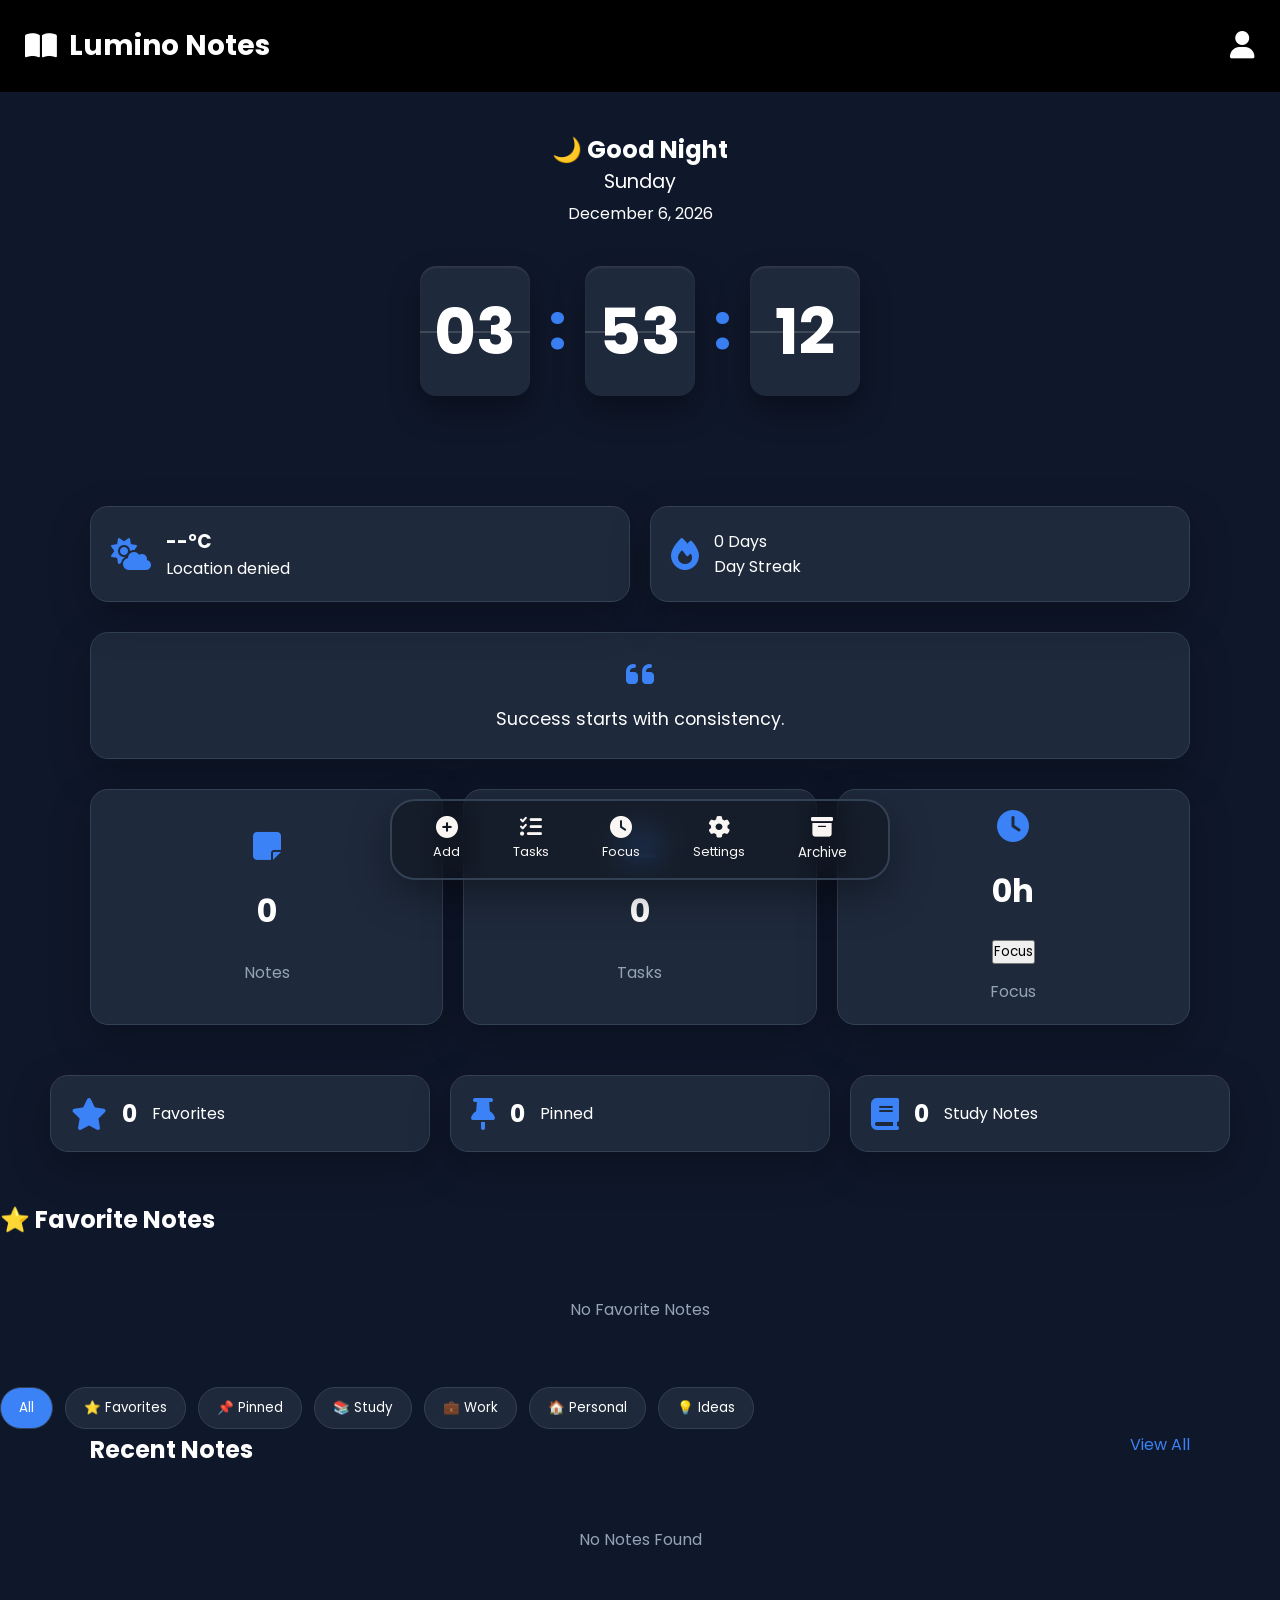
==== commit 481def55: "last update" ====
--- a/index.html
+++ b/index.html
@@ -97,7 +97,7 @@
             <i class="fa-solid fa-fire"></i>
 
             <div>
-                <h3 class="streakCount">0</h3>
+                <p id="homeStreak">0 Days</p>
                 <p>Day Streak</p>
             </div>
 
@@ -142,6 +142,7 @@
             <i class="fa-solid fa-clock"></i>
 
             <h2 id="focusTime">0h</h2>
+            <button  onclick="window.location.href='timer.html'">Focus</button>
 
             <p>Focus</p>
 
@@ -267,7 +268,7 @@
 
 </button>
 
-<button>
+<button id="formatBtn">
 
 <i class="fa-solid fa-clock"></i>
 
@@ -404,6 +405,7 @@
     <i class="fa-solid fa-right-from-bracket"></i>
     Logout
     </div>
+
 
 </div>
 
@@ -632,5 +634,6 @@
 <script src="js/setting.js"></script>
 <script src="web.js"></script>
 <script src="js/login.js"></script>
+<script src="js/watchtimer.js"></script>
 </body>
 </html>
--- a/notes.css
+++ b/notes.css
@@ -49,7 +49,7 @@
 
 .card{
 
-    background:var(--card);
+   background:var(--card);
     color: var(--text);
     border: 1px solid var(--border);
     border-radius:18px;
@@ -65,6 +65,8 @@
     box-shadow:0 15px 40px rgba(0,0,0,.25);
 
     transition:.3s;
+
+
 
 }
 
@@ -840,4 +842,25 @@
 
     }
 
+}
+
+
+.hero,.top-cards,.streak-card,.quote-card,.card,.stat-card,.filter-btn
+{
+    animation: clockAppear 1s ease;
+}
+
+
+@keyframes clockAppear{
+
+    from{
+        opacity:0;
+        transform:translateY(30px);
+    }
+
+    to{
+        opacity:1;
+        transform:translateY(0);
+    }
+
 }
--- a/css/timer.css
+++ b/css/timer.css
@@ -76,6 +76,25 @@
 
 }
 
+.digit{
+    animation: clockAppear 1s ease;
+}
+
+
+@keyframes clockAppear{
+
+    from{
+        opacity:0;
+        transform:translateY(30px);
+    }
+
+    to{
+        opacity:1;
+        transform:translateY(0);
+    }
+
+}
+
 /* Tablet */
 @media (max-width: 768px){
 
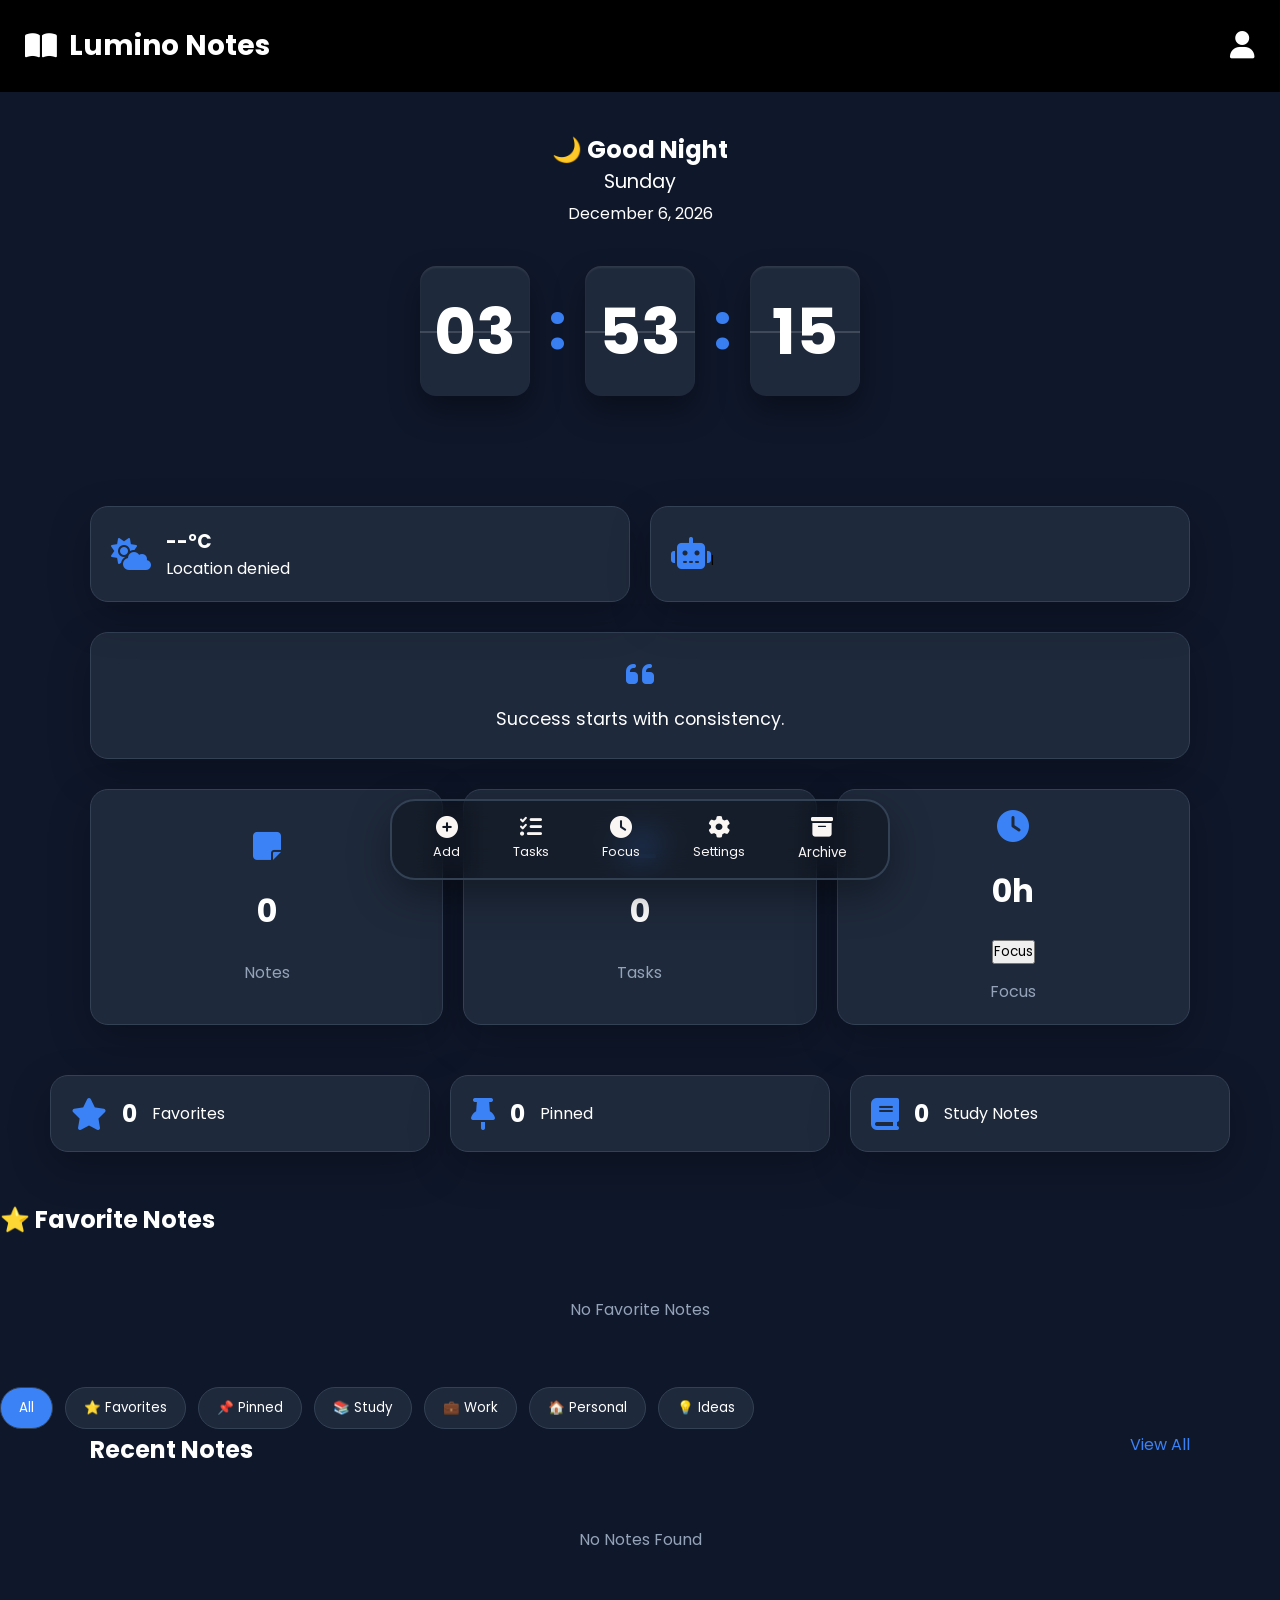
==== commit 3ec04cfc: "dleted" ====
--- a/index.html
+++ b/index.html
@@ -33,9 +33,13 @@
       <button id="openLogin" class="login-open-btn">
 
     <i class="fa-solid fa-user"></i>
+
+   
         
 
 </button>
+
+     
         
 
        
@@ -94,11 +98,12 @@
 
         <div class="streak card">
 
-            <i class="fa-solid fa-fire"></i>
-
+           
+   
             <div>
-                <p id="homeStreak">0 Days</p>
-                <p>Day Streak</p>
+                <button onclick="window.location.href='AI.html'" 
+      class="ai-btn"> <i class="fa-solid fa-robot"></i>I</button>
+
             </div>
 
         </div>
--- a/notes.css
+++ b/notes.css
@@ -823,6 +823,15 @@
     font-size:16px;
 
 }
+.ai-btn{
+    background: transparent;
+    border: none;
+
+}
+.ai-btn button{
+    font-size: 28px;
+    color: var(--primary);
+}
 
 @keyframes fadeDown{
 
